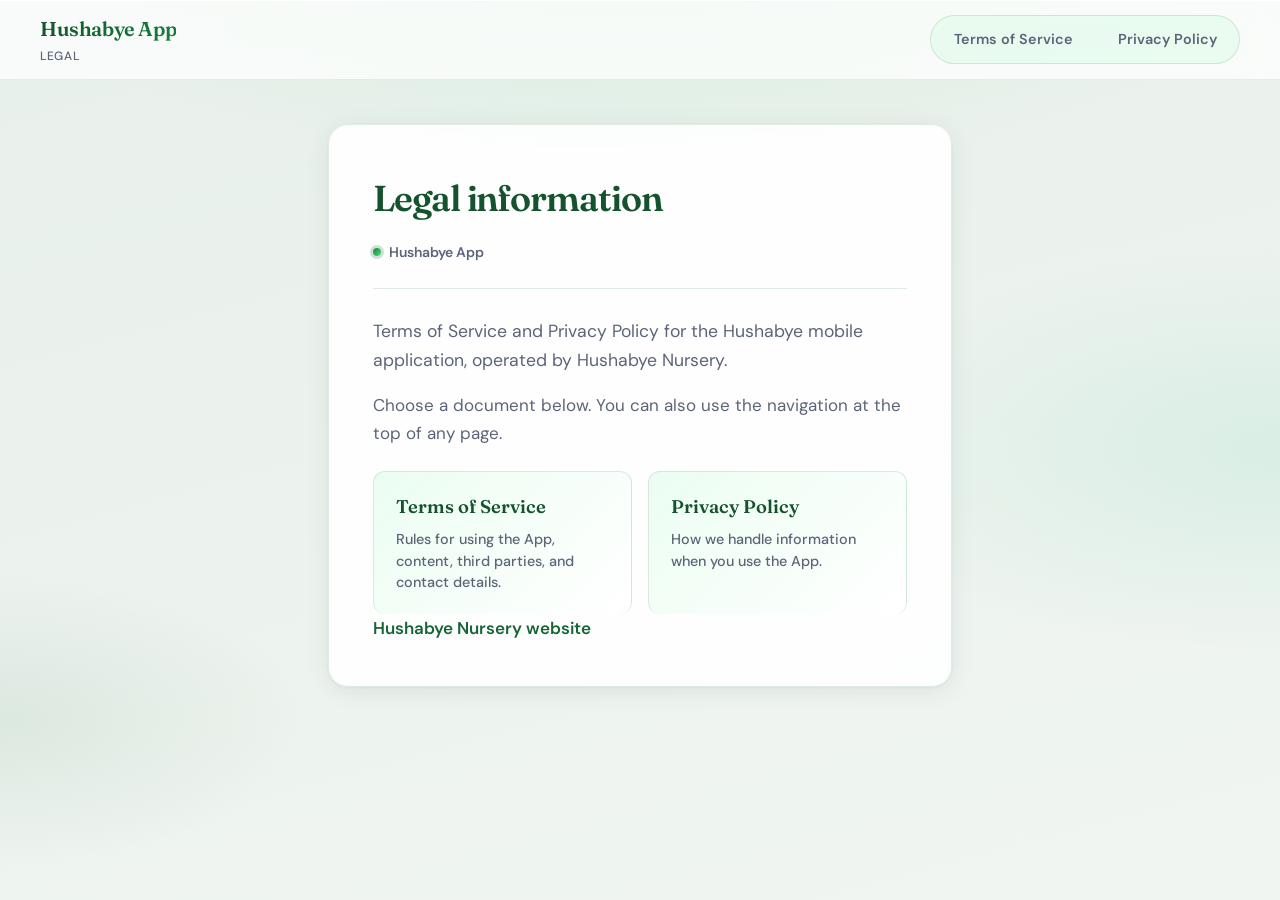
==== index.html @ 7095acbd "Added entry point" ====
<!DOCTYPE html>
<html lang="en">
<head>
  <meta charset="UTF-8" />
  <meta name="viewport" content="width=device-width, initial-scale=1.0" />
  <title>Hushabye App — Legal</title>
  <link rel="preconnect" href="https://fonts.googleapis.com" />
  <link rel="preconnect" href="https://fonts.gstatic.com" crossorigin />
  <link href="https://fonts.googleapis.com/css2?family=DM+Sans:ital,opsz,wght@0,9..40,400;0,9..40,600;0,9..40,700;1,9..40,400&family=Fraunces:opsz,wght@9..144,500;9..144,600;9..144,700&display=swap" rel="stylesheet" />
  <link rel="stylesheet" href="legal.css" />
</head>
<body>
  <nav class="site-nav" aria-label="Legal documents">
    <a class="nav-brand" href="index.html">
      <strong>Hushabye App</strong>
      <span>Legal</span>
    </a>
    <div class="nav-links">
      <a href="tos.html">Terms of Service</a>
      <a href="privacy.html">Privacy Policy</a>
    </div>
  </nav>

  <main class="page-wrap">
    <article class="content-card">
      <header class="doc-header">
        <h1>Legal information</h1>
        <p class="effective">Hushabye App</p>
      </header>

      <p class="lead">Terms of Service and Privacy Policy for the Hushabye mobile application, operated by Hushabye Nursery.</p>

      <p>Choose a document below. You can also use the navigation at the top of any page.</p>

      <div class="index-links">
        <a class="index-card" href="tos.html">
          <strong>Terms of Service</strong>
          <span>Rules for using the App, content, third parties, and contact details.</span>
        </a>
        <a class="index-card" href="privacy.html">
          <strong>Privacy Policy</strong>
          <span>How we handle information when you use the App.</span>
        </a>
      </div>

      <p class="cross-link">
        <a href="https://www.hushabyenursery.org" target="_blank" rel="noopener noreferrer">Hushabye Nursery website</a>
      </p>
    </article>
  </main>
</body>
</html>
---- legal.css ----
:root {
  --bg-top: #e8f0eb;
  --bg-bottom: #f0f5f1;
  --surface: rgba(255, 255, 255, 0.88);
  --surface-border: rgba(22, 101, 52, 0.12);
  --text: #1a1f2e;
  --text-muted: #5c6578;
  --accent: #166534;
  --accent-hover: #14532d;
  --accent-bright: #15803d;
  --accent-glow: rgba(22, 101, 52, 0.28);
  --nav-height: 4rem;
  --radius: 1.25rem;
  --shadow: 0 4px 24px rgba(20, 45, 30, 0.08), 0 1px 3px rgba(20, 45, 30, 0.06);
  --font-sans: "DM Sans", system-ui, sans-serif;
  --font-display: "Fraunces", Georgia, serif;
}

*,
*::before,
*::after {
  box-sizing: border-box;
}

html {
  scroll-behavior: smooth;
}

body {
  margin: 0;
  min-height: 100vh;
  font-family: var(--font-sans);
  font-size: 1.0625rem;
  line-height: 1.65;
  color: var(--text);
  background:
    radial-gradient(ellipse 120% 80% at 50% -20%, rgba(34, 197, 94, 0.14), transparent 50%),
    radial-gradient(ellipse 80% 50% at 100% 50%, rgba(16, 185, 129, 0.09), transparent 45%),
    radial-gradient(ellipse 60% 40% at 0% 80%, rgba(22, 101, 52, 0.08), transparent 40%),
    linear-gradient(165deg, var(--bg-top), var(--bg-bottom));
  background-attachment: fixed;
}

.site-nav {
  position: sticky;
  top: 0;
  z-index: 100;
  display: flex;
  align-items: center;
  justify-content: space-between;
  flex-wrap: wrap;
  gap: 1rem;
  min-height: var(--nav-height);
  padding: 0.75rem clamp(1.25rem, 4vw, 2.5rem);
  background: rgba(255, 255, 255, 0.72);
  backdrop-filter: blur(14px);
  -webkit-backdrop-filter: blur(14px);
  border-bottom: 1px solid rgba(22, 101, 52, 0.1);
  box-shadow: 0 1px 0 rgba(255, 255, 255, 0.8) inset;
}

.nav-brand {
  display: flex;
  flex-direction: column;
  gap: 0.125rem;
  text-decoration: none;
  color: inherit;
}

.nav-brand strong {
  font-family: var(--font-display);
  font-size: 1.25rem;
  font-weight: 600;
  letter-spacing: -0.02em;
  background: linear-gradient(120deg, #14532d, var(--accent-bright));
  -webkit-background-clip: text;
  background-clip: text;
  color: transparent;
}

.nav-brand span {
  font-size: 0.75rem;
  font-weight: 500;
  letter-spacing: 0.06em;
  text-transform: uppercase;
  color: var(--text-muted);
}

.nav-links {
  display: flex;
  gap: 0.5rem;
  padding: 0.25rem;
  background: rgba(220, 252, 231, 0.55);
  border-radius: 999px;
  border: 1px solid rgba(22, 101, 52, 0.14);
}

.nav-links a {
  display: inline-flex;
  align-items: center;
  padding: 0.5rem 1.15rem;
  font-size: 0.9rem;
  font-weight: 600;
  text-decoration: none;
  color: var(--text-muted);
  border-radius: 999px;
  transition: color 0.2s, background 0.2s, box-shadow 0.2s;
}

.nav-links a:hover {
  color: var(--accent);
  background: rgba(255, 255, 255, 0.85);
}

.nav-links a[aria-current="page"] {
  color: #fff;
  background: linear-gradient(135deg, var(--accent), var(--accent-bright));
  box-shadow: 0 2px 12px var(--accent-glow);
}

.page-wrap {
  max-width: 44rem;
  margin: 0 auto;
  padding: clamp(1.5rem, 4vw, 2.75rem) clamp(1.25rem, 4vw, 2.5rem) 3.5rem;
}

.content-card {
  background: var(--surface);
  border: 1px solid var(--surface-border);
  border-radius: var(--radius);
  padding: clamp(1.75rem, 4vw, 2.75rem);
  box-shadow: var(--shadow);
  backdrop-filter: blur(8px);
}

.doc-header {
  margin-bottom: 1.75rem;
  padding-bottom: 1.5rem;
  border-bottom: 1px solid rgba(22, 101, 52, 0.12);
}

.doc-header h1 {
  margin: 0 0 0.5rem;
  font-family: var(--font-display);
  font-size: clamp(1.75rem, 4vw, 2.25rem);
  font-weight: 600;
  letter-spacing: -0.03em;
  color: #14532d;
}

.effective {
  display: inline-flex;
  align-items: center;
  gap: 0.5rem;
  margin: 0;
  font-size: 0.875rem;
  font-weight: 600;
  color: var(--text-muted);
}

.effective::before {
  content: "";
  width: 8px;
  height: 8px;
  border-radius: 50%;
  background: linear-gradient(135deg, var(--accent-bright), #4ade80);
  box-shadow: 0 0 0 3px rgba(22, 101, 52, 0.2);
}

.content-card h2 {
  margin: 1.75rem 0 0.65rem;
  font-family: var(--font-display);
  font-size: 1.2rem;
  font-weight: 600;
  color: #166534;
  letter-spacing: -0.02em;
}

.content-card h2:first-of-type {
  margin-top: 0;
}

.content-card p {
  margin: 0 0 1rem;
  color: var(--text-muted);
}

.content-card p:last-child {
  margin-bottom: 0;
}

.content-card ul {
  margin: 0 0 1rem;
  padding-left: 1.35rem;
  color: var(--text-muted);
}

.content-card li {
  margin-bottom: 0.5rem;
  line-height: 1.65;
}

.content-card li:last-child {
  margin-bottom: 0;
}

.content-card ul li::marker {
  color: var(--accent);
}

.content-card a {
  color: var(--accent);
  font-weight: 600;
  text-decoration: none;
  border-bottom: 1px solid transparent;
  transition: border-color 0.2s, color 0.2s;
}

.content-card a:hover {
  color: var(--accent-hover);
  border-bottom-color: rgba(22, 101, 52, 0.4);
}

.lead {
  font-size: 1.1rem;
  color: var(--text);
}

.cross-link {
  margin-top: 1.5rem;
}

.contact-block {
  margin-top: 0.5rem;
  padding: 1rem 1.25rem;
  background: linear-gradient(135deg, rgba(220, 252, 231, 0.95), rgba(236, 253, 245, 0.88));
  border-radius: 0.75rem;
  border: 1px solid rgba(22, 101, 52, 0.12);
  font-size: 0.95rem;
  line-height: 1.7;
}

.index-links {
  display: grid;
  grid-template-columns: repeat(auto-fit, minmax(14rem, 1fr));
  gap: 1rem;
  margin-top: 1.5rem;
}

.content-card a.index-card {
  display: flex;
  flex-direction: column;
  gap: 0.4rem;
  padding: 1.25rem 1.35rem;
  border-radius: 0.75rem;
  border: 1px solid rgba(22, 101, 52, 0.14);
  background: linear-gradient(135deg, rgba(220, 252, 231, 0.55), rgba(255, 255, 255, 0.92));
  color: var(--text);
  border-bottom: none;
  transition: transform 0.2s ease, box-shadow 0.2s ease, border-color 0.2s ease;
}

.content-card a.index-card:hover {
  color: var(--accent);
  border-bottom: none;
  border-color: rgba(22, 101, 52, 0.28);
  transform: translateY(-2px);
  box-shadow: 0 8px 28px rgba(20, 45, 30, 0.1);
}

.content-card a.index-card strong {
  font-family: var(--font-display);
  font-size: 1.15rem;
  font-weight: 600;
  color: #14532d;
  transition: color 0.2s ease;
}

.content-card a.index-card:hover strong {
  color: var(--accent-hover);
}

.content-card a.index-card span {
  font-size: 0.9rem;
  font-weight: 500;
  color: var(--text-muted);
  line-height: 1.5;
}

@media (max-width: 520px) {
  .site-nav {
    flex-direction: column;
    align-items: stretch;
  }

  .nav-links {
    justify-content: center;
  }
}
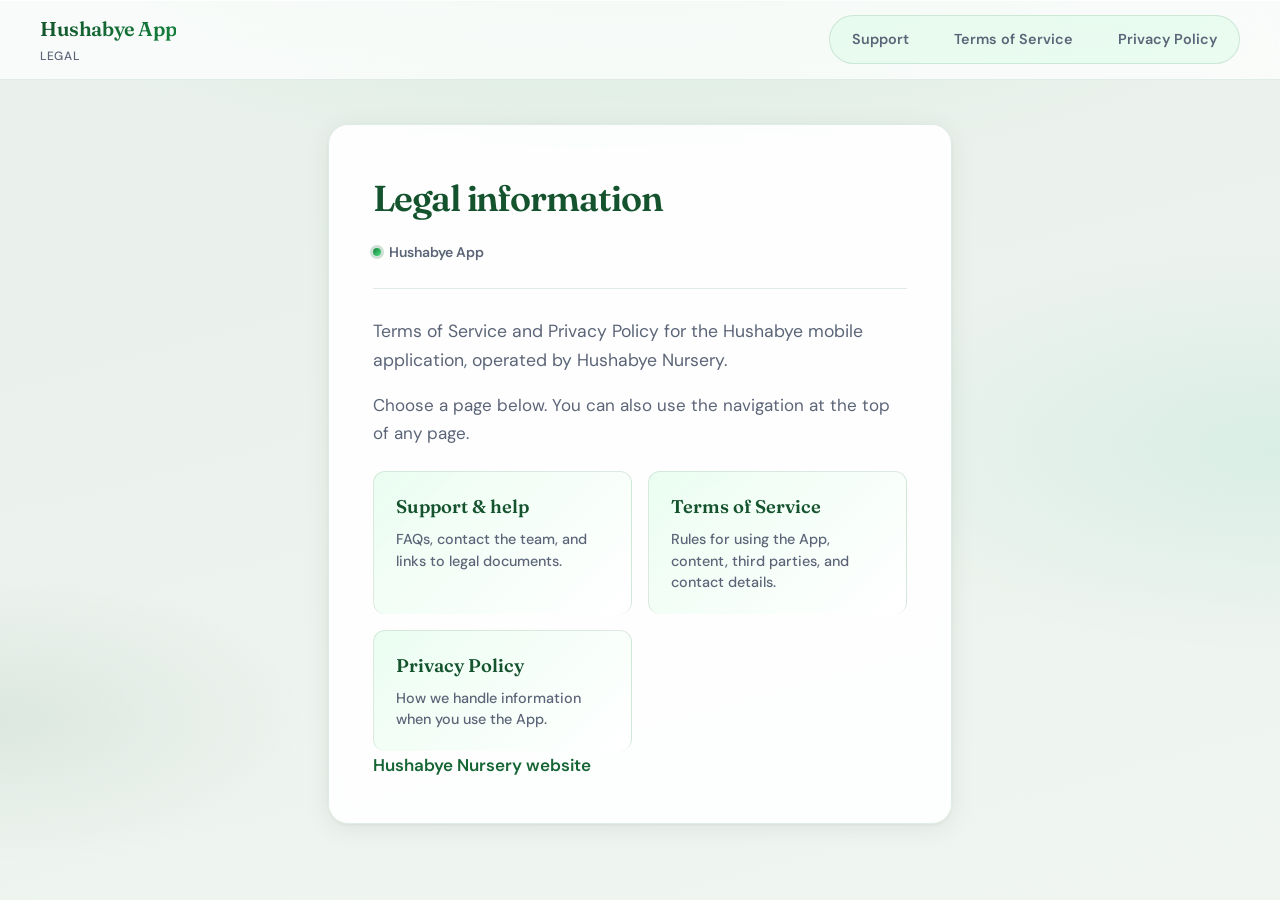
==== commit cb309c31: "Created help page" ====
--- a/index.html
+++ b/index.html
@@ -16,6 +16,7 @@
       <span>Legal</span>
     </a>
     <div class="nav-links">
+      <a href="support.html">Support</a>
       <a href="tos.html">Terms of Service</a>
       <a href="privacy.html">Privacy Policy</a>
     </div>
@@ -30,9 +31,13 @@
 
       <p class="lead">Terms of Service and Privacy Policy for the Hushabye mobile application, operated by Hushabye Nursery.</p>
 
-      <p>Choose a document below. You can also use the navigation at the top of any page.</p>
+      <p>Choose a page below. You can also use the navigation at the top of any page.</p>
 
       <div class="index-links">
+        <a class="index-card" href="support.html">
+          <strong>Support &amp; help</strong>
+          <span>FAQs, contact the team, and links to legal documents.</span>
+        </a>
         <a class="index-card" href="tos.html">
           <strong>Terms of Service</strong>
           <span>Rules for using the App, content, third parties, and contact details.</span>
--- a/legal.css
+++ b/legal.css
@@ -287,6 +287,145 @@
   line-height: 1.5;
 }
 
+.faq-list {
+  display: flex;
+  flex-direction: column;
+  gap: 0.5rem;
+  margin: 0 0 1rem;
+}
+
+.faq-item {
+  border: 1px solid rgba(22, 101, 52, 0.14);
+  border-radius: 0.75rem;
+  background: rgba(255, 255, 255, 0.65);
+  overflow: hidden;
+  transition: border-color 0.2s ease, box-shadow 0.2s ease;
+}
+
+.faq-item[open] {
+  border-color: rgba(22, 101, 52, 0.22);
+  box-shadow: 0 2px 12px rgba(20, 45, 30, 0.06);
+}
+
+.faq-item summary {
+  padding: 0.9rem 1rem;
+  font-weight: 600;
+  font-size: 0.95rem;
+  color: var(--text);
+  cursor: pointer;
+  list-style: none;
+  display: flex;
+  align-items: center;
+  justify-content: space-between;
+  gap: 0.75rem;
+}
+
+.faq-item summary::-webkit-details-marker {
+  display: none;
+}
+
+.faq-item summary::after {
+  content: "";
+  flex-shrink: 0;
+  width: 0.5rem;
+  height: 0.5rem;
+  border-right: 2px solid var(--accent);
+  border-bottom: 2px solid var(--accent);
+  transform: rotate(45deg);
+  transition: transform 0.2s ease;
+  margin-top: -0.2rem;
+}
+
+.faq-item[open] summary::after {
+  transform: rotate(-135deg);
+  margin-top: 0.15rem;
+}
+
+.faq-item summary:hover {
+  color: var(--accent);
+}
+
+.faq-item p {
+  margin: 0;
+  padding: 0 1rem 1rem;
+  font-size: 0.95rem;
+  border-top: 1px solid rgba(22, 101, 52, 0.08);
+  padding-top: 0.75rem;
+}
+
+.support-form {
+  display: flex;
+  flex-direction: column;
+  gap: 1rem;
+  margin: 0.75rem 0 1.25rem;
+  max-width: 100%;
+}
+
+.form-field {
+  display: flex;
+  flex-direction: column;
+  gap: 0.35rem;
+}
+
+.form-label {
+  font-size: 0.8rem;
+  font-weight: 600;
+  letter-spacing: 0.04em;
+  text-transform: uppercase;
+  color: var(--text-muted);
+}
+
+.support-form input,
+.support-form textarea {
+  width: 100%;
+  padding: 0.65rem 0.85rem;
+  font-family: var(--font-sans);
+  font-size: 1rem;
+  line-height: 1.5;
+  color: var(--text);
+  background: rgba(255, 255, 255, 0.95);
+  border: 1px solid rgba(22, 101, 52, 0.18);
+  border-radius: 0.65rem;
+  transition: border-color 0.2s ease, box-shadow 0.2s ease;
+}
+
+.support-form input:focus,
+.support-form textarea:focus {
+  outline: none;
+  border-color: var(--accent);
+  box-shadow: 0 0 0 3px rgba(22, 101, 52, 0.15);
+}
+
+.support-form textarea {
+  resize: vertical;
+  min-height: 6rem;
+}
+
+.form-submit {
+  align-self: flex-start;
+  margin-top: 0.25rem;
+  padding: 0.65rem 1.35rem;
+  font-family: var(--font-sans);
+  font-size: 0.95rem;
+  font-weight: 600;
+  color: #fff;
+  background: linear-gradient(135deg, var(--accent), var(--accent-bright));
+  border: none;
+  border-radius: 999px;
+  cursor: pointer;
+  box-shadow: 0 2px 12px var(--accent-glow);
+  transition: transform 0.15s ease, box-shadow 0.2s ease, filter 0.2s ease;
+}
+
+.form-submit:hover {
+  filter: brightness(1.05);
+  box-shadow: 0 4px 18px var(--accent-glow);
+}
+
+.form-submit:active {
+  transform: scale(0.98);
+}
+
 @media (max-width: 520px) {
   .site-nav {
     flex-direction: column;
@@ -295,5 +434,6 @@
 
   .nav-links {
     justify-content: center;
+    flex-wrap: wrap;
   }
 }
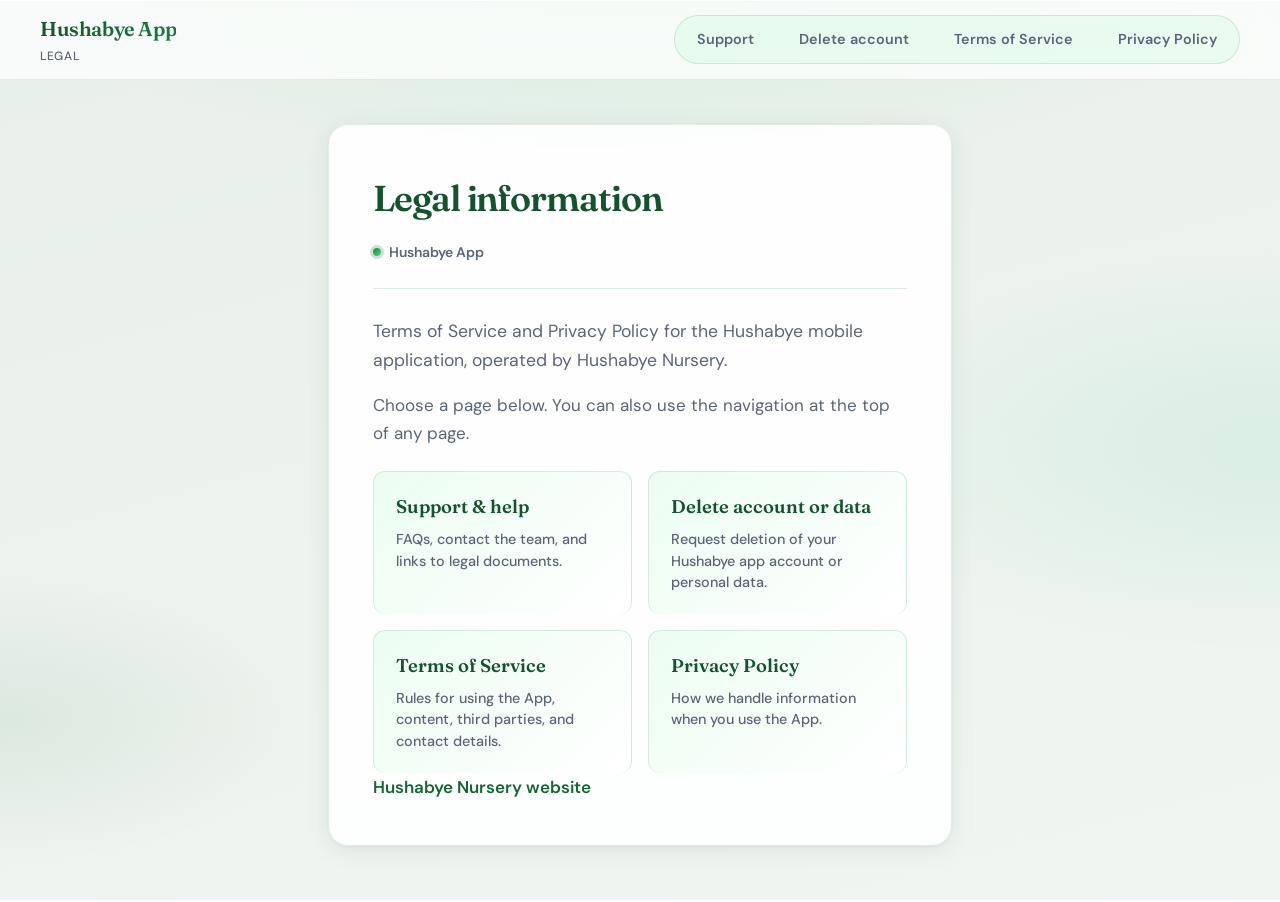
==== commit bb1d516c: "added delete acc/data page" ====
--- a/index.html
+++ b/index.html
@@ -17,6 +17,7 @@
     </a>
     <div class="nav-links">
       <a href="support.html">Support</a>
+      <a href="delete-account.html">Delete account</a>
       <a href="tos.html">Terms of Service</a>
       <a href="privacy.html">Privacy Policy</a>
     </div>
@@ -38,6 +39,10 @@
           <strong>Support &amp; help</strong>
           <span>FAQs, contact the team, and links to legal documents.</span>
         </a>
+        <a class="index-card" href="delete-account.html">
+          <strong>Delete account or data</strong>
+          <span>Request deletion of your Hushabye app account or personal data.</span>
+        </a>
         <a class="index-card" href="tos.html">
           <strong>Terms of Service</strong>
           <span>Rules for using the App, content, third parties, and contact details.</span>
--- a/legal.css
+++ b/legal.css
@@ -180,6 +180,14 @@
   margin-top: 0;
 }
 
+.content-card h3 {
+  margin: 1.15rem 0 0.45rem;
+  font-family: var(--font-sans);
+  font-size: 1.02rem;
+  font-weight: 700;
+  color: var(--text);
+}
+
 .content-card p {
   margin: 0 0 1rem;
   color: var(--text-muted);
@@ -376,6 +384,7 @@
 }
 
 .support-form input,
+.support-form select,
 .support-form textarea {
   width: 100%;
   padding: 0.65rem 0.85rem;
@@ -389,7 +398,16 @@
   transition: border-color 0.2s ease, box-shadow 0.2s ease;
 }
 
+.support-form select {
+  appearance: none;
+  background-image: url("data:image/svg+xml,%3Csvg xmlns='http://www.w3.org/2000/svg' width='12' height='8' viewBox='0 0 12 8'%3E%3Cpath fill='%23166534' d='M1.4.6 6 5.2 10.6.6 12 2 6 8 0 2z'/%3E%3C/svg%3E");
+  background-repeat: no-repeat;
+  background-position: right 0.85rem center;
+  padding-right: 2.25rem;
+}
+
 .support-form input:focus,
+.support-form select:focus,
 .support-form textarea:focus {
   outline: none;
   border-color: var(--accent);
